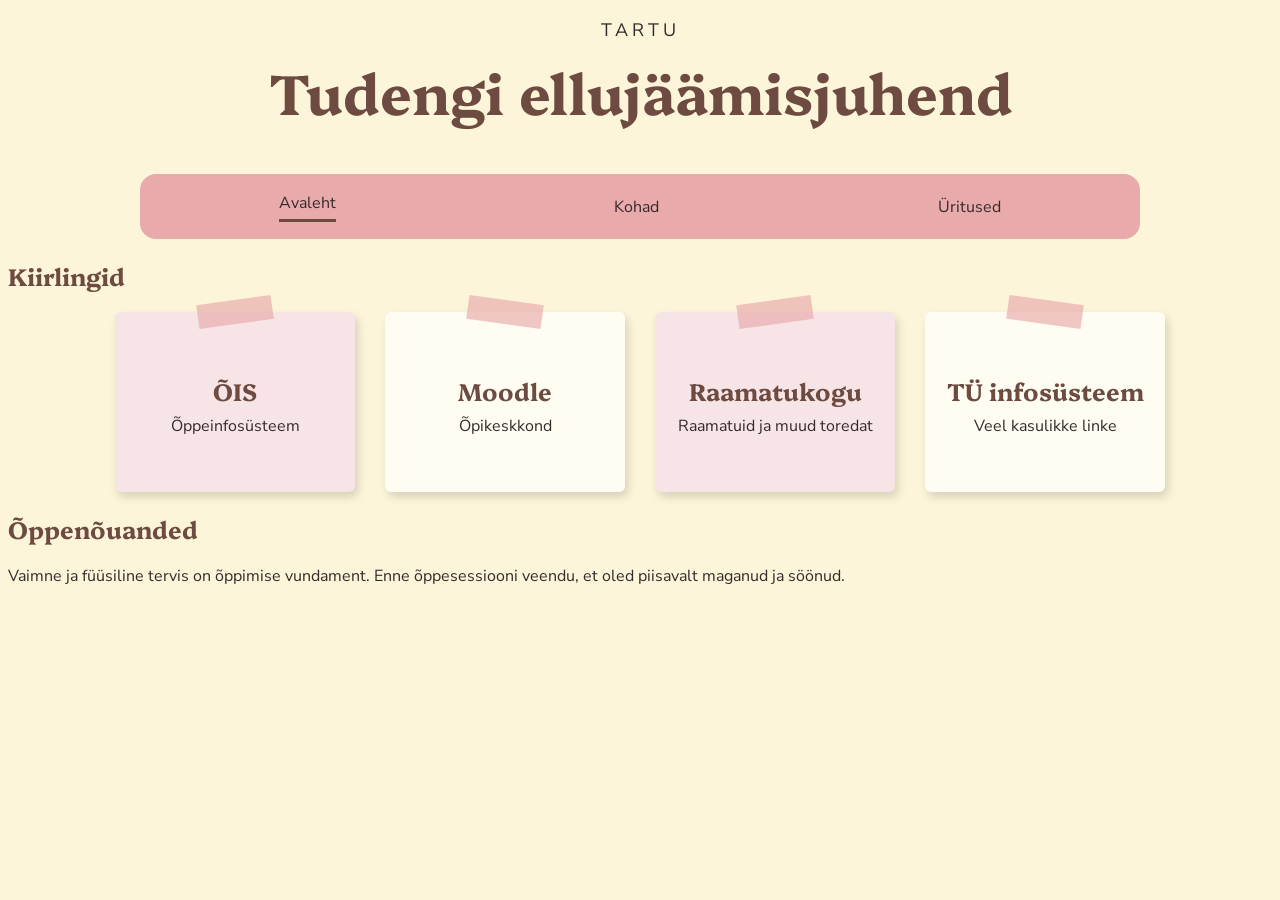
==== index.html @ aa538826 "Lisasin avalehe HTML ja esialgne CSS kujundus" ====
<!DOCTYPE html>
<html lang="et">
<head>
  <meta charset="UTF-8">
  <meta name="viewport" content="width=device-width, initial-scale=1.0">
  <title>Tudengi ellujäämisjuhend</title>
  <link rel="stylesheet" href="common.css" />
  <link rel="stylesheet" href="index.css" />
  <link rel="preconnect" href="https://fonts.googleapis.com">
  <link rel="preconnect" href="https://fonts.gstatic.com" crossorigin>
  <link href="https://fonts.googleapis.com/css2?family=Nunito+Sans:ital,opsz,wght@0,6..12,200..1000;1,6..12,200..1000&family=Platypi:ital,wght@0,300..800;1,300..800&display=swap" rel="stylesheet">
</head>
<body>
  <header>
    <p>TARTU</p>
    <h1>Tudengi ellujäämisjuhend</h1>
    <nav>
      <a href="index.html" aria-current="page">Avaleht</a>
      <a href="kohad.html">Kohad</a>
      <a href="uritused.html">Üritused</a>
    </nav>
  </header>
  <main>
    <section>
      <h2>Kiirlingid</h2>
      <div class="sticky-notes">
        <a href="https://ois2.ut.ee/" class="sticky-note-link" target="_blank">
          <div class="sticky-note">
            <h3>ÕIS</h3>
            <p>Õppeinfosüsteem</p>
          </div>
        </a>
        <a href="https://moodle.ut.ee/" class="sticky-note-link" target="_blank">
          <div class="sticky-note vanilla">
            <h3>Moodle</h3>
            <p>Õpikeskkond</p>
          </div>
        </a>
        <a href="https://utlib.ut.ee/et" class="sticky-note-link" target="_blank">
          <div class="sticky-note">
            <h3>Raamatukogu</h3>
            <p>Raamatuid ja muud toredat</p>
          </div>
        </a>
        <a href="https://is.ut.ee/" class="sticky-note-link" target="_blank">
          <div class="sticky-note vanilla">
            <h3>TÜ infosüsteem</h3>
            <p>Veel kasulikke linke</p>
          </div>
        </a>
      </div>
    </section>
    <section>
      <h2>Õppenõuanded</h2>
      <p>Vaimne ja füüsiline tervis on õppimise vundament. Enne õppesessiooni veendu, et oled piisavalt maganud ja söönud.</p>
    </section>
  </main>

</body>
</html>
---- common.css ----
body {
  background-color: #FCF5D9;
  font-family: 'Nunito Sans', sans-serif;
  color: #362A2B
}

h1, h2, h3 {
  font-family: 'Platypi', serif;
  color: #6E4B40
}

header {
  text-align: center;
}

header p {
  font-size: 18px;
  letter-spacing: 4px;
  margin-bottom: 10px;
}

h1 {
  font-size: 56px;
  margin-top: 0;
}

nav {
  background-color: #E8AAAB;
  border-radius: 16px;
  width: 1000px;
  margin-left: auto;
  margin-right: auto;
  display: flex;
  justify-content: space-around;
  align-items: center;
  height: 65px;
  margin-top: 45px;
}

nav a {
  color: #362A2B;
  text-decoration: none;
}

nav a[aria-current="page"] {
  border-bottom: 3px solid #6E4B40;
  padding-bottom: 5px;
}
---- index.css ----
.sticky-notes {
  display: flex;
  gap: 30px;
  justify-content: center;
}

.sticky-note {
  background-color: #F7E4E7;
  width: 240px;
  height: 180px;
  border-radius: 6px;
  box-shadow: 3px 5px 10px rgba(0, 0, 0, 0.15);
  text-align: center;
  flex-direction: column;
  justify-content: center;
  display: flex;
  position: relative;
}

.sticky-note::before {
  content: "";
  position: absolute;
  width: 75px;
  height: 24px;
  background-color: rgba(232, 170, 171, 0.65);
  top: -12px;
  left: 50%;
  transform: translateX(-50%) rotate(-8deg);
}

.vanilla {
  background-color: #FFFDF2;
}

.vanilla::before {
  transform: translateX(-50%) rotate(8deg);
}

.sticky-note-link {
  text-decoration: none;
  color: inherit;
}

.sticky-note-link:hover {
  transform: translateY(-5px);
  transition: transform 0.2s ease;
}

.sticky-note h3 {
  font-size: 24px;
  margin-bottom: 8px;
}

.sticky-note p {
  font-size: 16px;
  margin-top: 0;
}
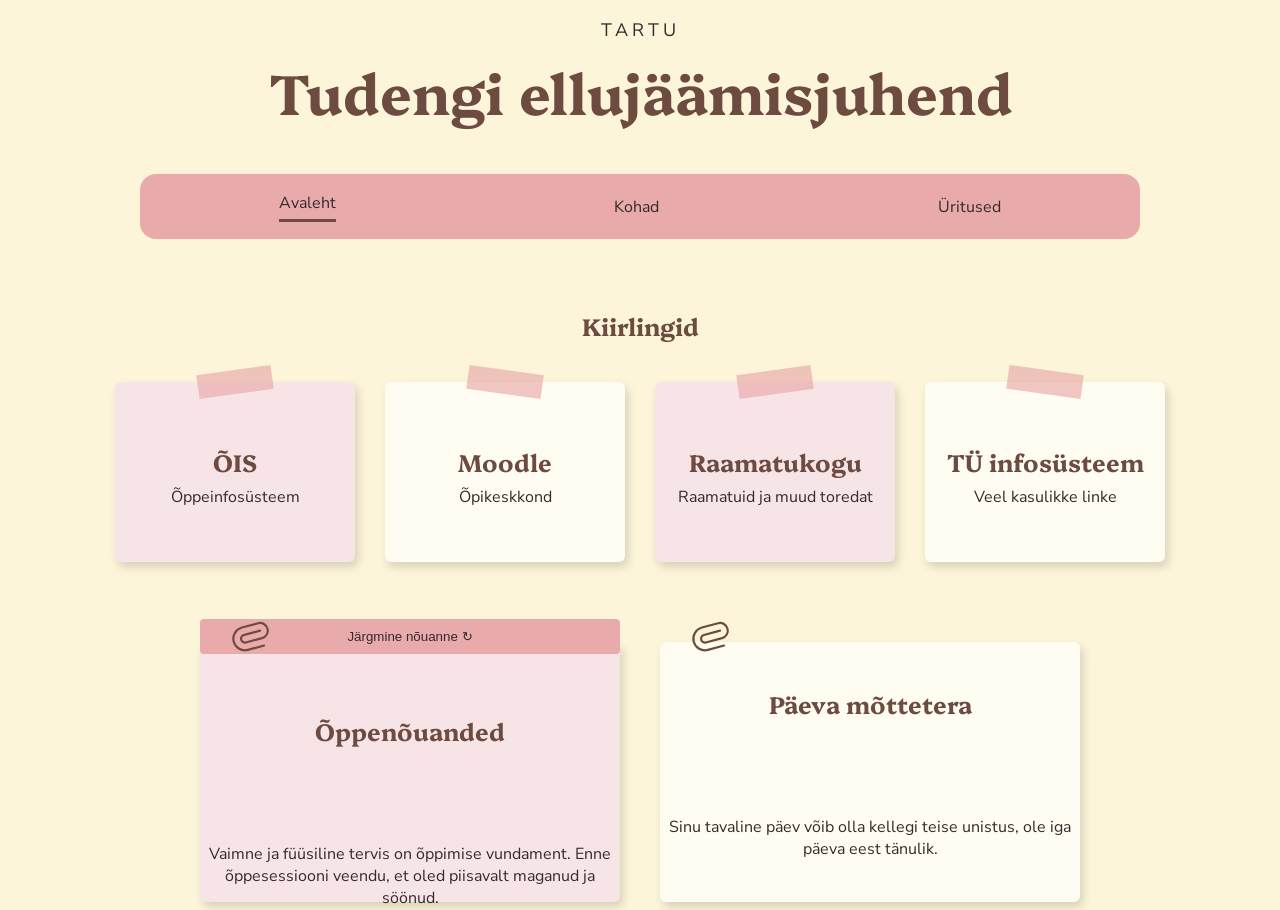
==== commit 9b49341a: "Lisasin õppenõuande ja mõttetera lipikud" ====
--- a/index.html
+++ b/index.html
@@ -21,7 +21,7 @@
     </nav>
   </header>
   <main>
-    <section>
+    <section class="quick-links">
       <h2>Kiirlingid</h2>
       <div class="sticky-notes">
         <a href="https://ois2.ut.ee/" class="sticky-note-link" target="_blank">
@@ -50,11 +50,21 @@
         </a>
       </div>
     </section>
-    <section>
-      <h2>Õppenõuanded</h2>
-      <p>Vaimne ja füüsiline tervis on õppimise vundament. Enne õppesessiooni veendu, et oled piisavalt maganud ja söönud.</p>
-    </section>
+    <div class="study-cards">
+      <section>
+        <button class="next-tip"> Järgmine nõuanne ↻</button>
+        <img src="images/paperclip.svg" alt=""/>
+        <h2>Õppenõuanded</h2>
+        <p class="study-tip">Vaimne ja füüsiline tervis on õppimise vundament. Enne õppesessiooni veendu, et oled piisavalt maganud ja söönud.</p>
+      </section>
+      <section>
+        <img src="images/paperclip.svg" alt=""/>
+        <h2>Päeva mõttetera</h2>
+        <p class="quote-text">“Õppimine on nagu sõudmine vastutuult: kui sa ei liigu edasi, siis liigud tagasi.” – Benjamin Britten</p>
+      </section>
+    </div>
   </main>
 
+<script src="script.js"></script>
 </body>
 </html>
--- a/index.css
+++ b/index.css
@@ -56,3 +56,61 @@
   margin-top: 0;
 }
 
+h2 {
+  text-align: center;
+  margin-bottom: 40px;
+}
+
+.quick-links {
+  margin-top: 70px;
+  margin-bottom: 80px;
+}
+
+.study-cards {
+  display: flex;
+  justify-content: center;
+  gap: 40px;
+}
+
+.study-cards section {
+  width: 420px;
+  height: 260px;
+  border-radius: 6px;
+  box-shadow: 3px 5px 10px rgba(0, 0, 0, 0.15);
+  text-align: center;
+  flex-direction: column;
+  justify-content: center;
+  display: flex;
+  gap: 40px;
+  position: relative;
+}
+
+.study-cards img {
+  position: absolute;
+  top: -14%;
+  left: 5%;
+  width: 60px;
+}
+
+.study-cards button {
+  background-color: #E8AAAB;
+  color: #362A2B;
+  border-radius: 4px;
+  padding: 10px 20px;
+  border: none;
+  transition: background-color 0.2s ease, color 0.2s ease;
+  cursor: pointer;
+}
+
+.study-cards button:hover {
+  background-color: #6E4B40;
+  color: #F7E4E7;
+}
+
+.study-cards section:first-child {
+  background-color: #F7E4E7;
+}
+
+.study-cards section:last-child {
+  background-color: #FFFDF2;
+}
